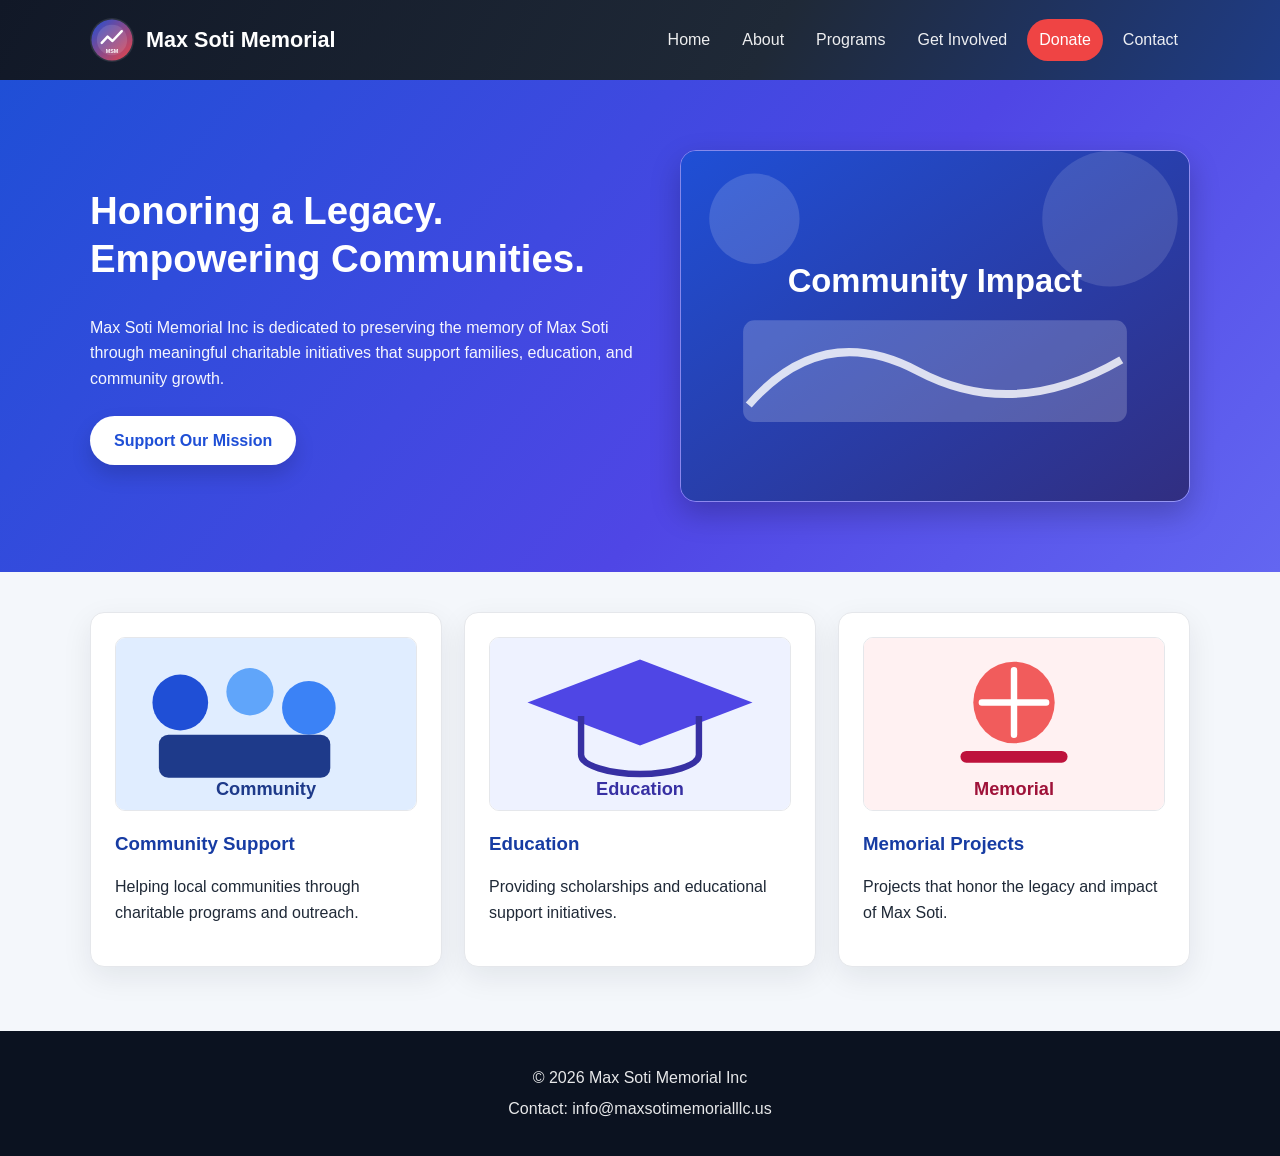
==== index.html @ 30de8bd5 "Website Init" ====
<!DOCTYPE html>
<html lang="en">
<head>
<meta charset="UTF-8">
<meta name="viewport" content="width=device-width, initial-scale=1.0">

<title>Max Soti Memorial Inc</title>

<link rel="stylesheet" href="css/style.css">

<meta name="description" content="Max Soti Memorial Inc is a nonprofit organization dedicated to honoring the legacy of Max Soti and supporting community initiatives.">

</head>

<body>

<header>

<div class="container nav">

<h1 class="brand-title"><img src="images/logo.svg" alt="Max Soti Memorial logo" class="brand-logo">Max Soti Memorial</h1>

<nav>
<a href="index.html">Home</a>
<a href="about.html">About</a>
<a href="programs.html">Programs</a>
<a href="get-involved.html">Get Involved</a>
<a href="donate.html" class="donate-btn">Donate</a>
<a href="contact.html">Contact</a>
</nav>

</div>

</header>

<section class="hero">
<div class="hero-content container">
  <div>
    <h2>Honoring a Legacy. Empowering Communities.</h2>

    <p>
    Max Soti Memorial Inc is dedicated to preserving the memory of Max Soti
    through meaningful charitable initiatives that support families,
    education, and community growth.
    </p>

    <a class="cta" href="donate.html">Support Our Mission</a>
  </div>

  <img src="images/hero-photo.svg" alt="Illustration of community impact" class="hero-image">
</div>
</section>

<section class="features container">

<div class="feature">
<img src="images/community.svg" alt="Community support illustration" class="card-image">
<h3>Community Support</h3>
<p>Helping local communities through charitable programs and outreach.</p>
</div>

<div class="feature">
<img src="images/education.svg" alt="Education support illustration" class="card-image">
<h3>Education</h3>
<p>Providing scholarships and educational support initiatives.</p>
</div>

<div class="feature">
<img src="images/memorial.svg" alt="Memorial projects illustration" class="card-image">
<h3>Memorial Projects</h3>
<p>Projects that honor the legacy and impact of Max Soti.</p>
</div>

</section>

<footer>

<p>
© 2026 Max Soti Memorial Inc
</p>

<p>
Contact: info@maxsotimemorialllc.us
</p>

</footer>

</body>
</html>
---- css/style.css ----
:root {
  --primary: #1f4fd6;
  --primary-dark: #173ca3;
  --accent: #ef4444;
  --text: #1f2937;
  --surface: #ffffff;
  --bg: #f4f7fb;
  --border: #e5e7eb;
  --shadow: 0 10px 30px rgba(15, 23, 42, 0.08);
}

* {
  box-sizing: border-box;
}

body {
  font-family: "Segoe UI", Arial, sans-serif;
  margin: 0;
  color: var(--text);
  background:
    radial-gradient(circle at 10% 0%, rgba(31, 79, 214, 0.08), transparent 35%),
    radial-gradient(circle at 90% 10%, rgba(239, 68, 68, 0.08), transparent 30%),
    var(--bg);
  line-height: 1.6;
}

header {
  background: linear-gradient(120deg, #111827, #1f2937 60%, #1f4fd6 140%);
  color: white;
  padding: 18px 0;
  box-shadow: var(--shadow);
}

.sub-header {
  text-align: center;
  padding: 32px 20px;
}

h1,
h2,
h3 {
  margin-top: 0;
  line-height: 1.25;
}

p {
  color: var(--text);
}

.container {
  width: min(1100px, calc(100% - 2rem));
  margin: 0 auto;
  padding: 40px 0;
}

.brand-title,
.center-title {
  margin: 0;
  display: inline-flex;
  align-items: center;
  gap: 12px;
}

.brand-logo {
  width: 44px;
  height: 44px;
  border-radius: 999px;
  background: rgba(255, 255, 255, 0.1);
}

.nav {
  display: flex;
  justify-content: space-between;
  align-items: center;
  gap: 18px;
  padding-top: 0;
  padding-bottom: 0;
}

.nav h1 {
  margin: 0;
  font-size: 1.35rem;
}

nav {
  display: flex;
  flex-wrap: wrap;
  gap: 8px;
  justify-content: flex-end;
}

nav a {
  color: rgba(255, 255, 255, 0.92);
  text-decoration: none;
  padding: 8px 12px;
  border-radius: 999px;
  transition: background-color 0.2s ease, transform 0.2s ease;
}

nav a:hover {
  background: rgba(255, 255, 255, 0.15);
  transform: translateY(-1px);
}

.hero {
  background: linear-gradient(130deg, #1f4fd6 0%, #4f46e5 60%, #6366f1 100%);
  color: white;
  padding: 70px 0;
}

.hero-content {
  display: grid;
  grid-template-columns: 1.1fr 1fr;
  gap: 28px;
  align-items: center;
  padding-top: 0;
  padding-bottom: 0;
}

.hero h2 {
  font-size: clamp(1.8rem, 3vw, 2.8rem);
}

.hero p {
  max-width: 760px;
  margin: 0.75rem 0 0;
  color: rgba(255, 255, 255, 0.95);
}

.hero-image {
  width: 100%;
  border-radius: 16px;
  border: 1px solid rgba(255, 255, 255, 0.35);
  box-shadow: 0 12px 30px rgba(0, 0, 0, 0.22);
}

.cta {
  display: inline-block;
  margin-top: 24px;
  padding: 12px 24px;
  background: white;
  color: var(--primary);
  text-decoration: none;
  border-radius: 999px;
  font-weight: 600;
  box-shadow: 0 10px 20px rgba(0, 0, 0, 0.15);
  transition: transform 0.2s ease, box-shadow 0.2s ease;
}

.cta:hover {
  transform: translateY(-2px);
  box-shadow: 0 14px 22px rgba(0, 0, 0, 0.2);
}

.features,
.involvement-grid {
  display: grid;
  grid-template-columns: repeat(3, minmax(0, 1fr));
  gap: 22px;
}

.feature,
.program {
  background: var(--surface);
  padding: 24px;
  border-radius: 14px;
  box-shadow: var(--shadow);
  border: 1px solid var(--border);
}

.card-image {
  width: 100%;
  border-radius: 10px;
  margin-bottom: 14px;
  border: 1px solid var(--border);
}

.feature h3,
.program h3,
section.container h2 {
  color: var(--primary-dark);
}

form {
  background: var(--surface);
  border: 1px solid var(--border);
  box-shadow: var(--shadow);
  border-radius: 14px;
  padding: 24px;
  display: grid;
  gap: 12px;
  max-width: 680px;
  margin-bottom: 20px;
}

input,
textarea,
button {
  font: inherit;
}

input,
textarea {
  width: 100%;
  padding: 11px 12px;
  border: 1px solid #d1d5db;
  border-radius: 10px;
  background: #fff;
}

textarea {
  min-height: 140px;
  resize: vertical;
}

button,
.donate-button {
  border: 0;
  border-radius: 999px;
  padding: 11px 18px;
  font-weight: 600;
  background: var(--primary);
  color: #fff;
  width: fit-content;
  cursor: pointer;
  transition: background-color 0.2s ease, transform 0.2s ease;
}

button:hover,
.donate-button:hover {
  background: var(--primary-dark);
  transform: translateY(-1px);
}

.donate-btn {
  background: var(--accent);
  color: #fff;
}

.donate-btn:hover {
  background: #dc2626;
}

footer {
  margin-top: 24px;
  background: #0b1220;
  color: rgba(255, 255, 255, 0.9);
  text-align: center;
  padding: 28px 20px;
}

footer p {
  margin: 6px 0;
  color: inherit;
}

@media (max-width: 860px) {
  .nav {
    flex-direction: column;
    align-items: flex-start;
  }

  nav {
    justify-content: flex-start;
  }

  .hero-content,
  .features,
  .involvement-grid {
    grid-template-columns: 1fr;
  }

  .hero {
    padding: 56px 0;
  }
}
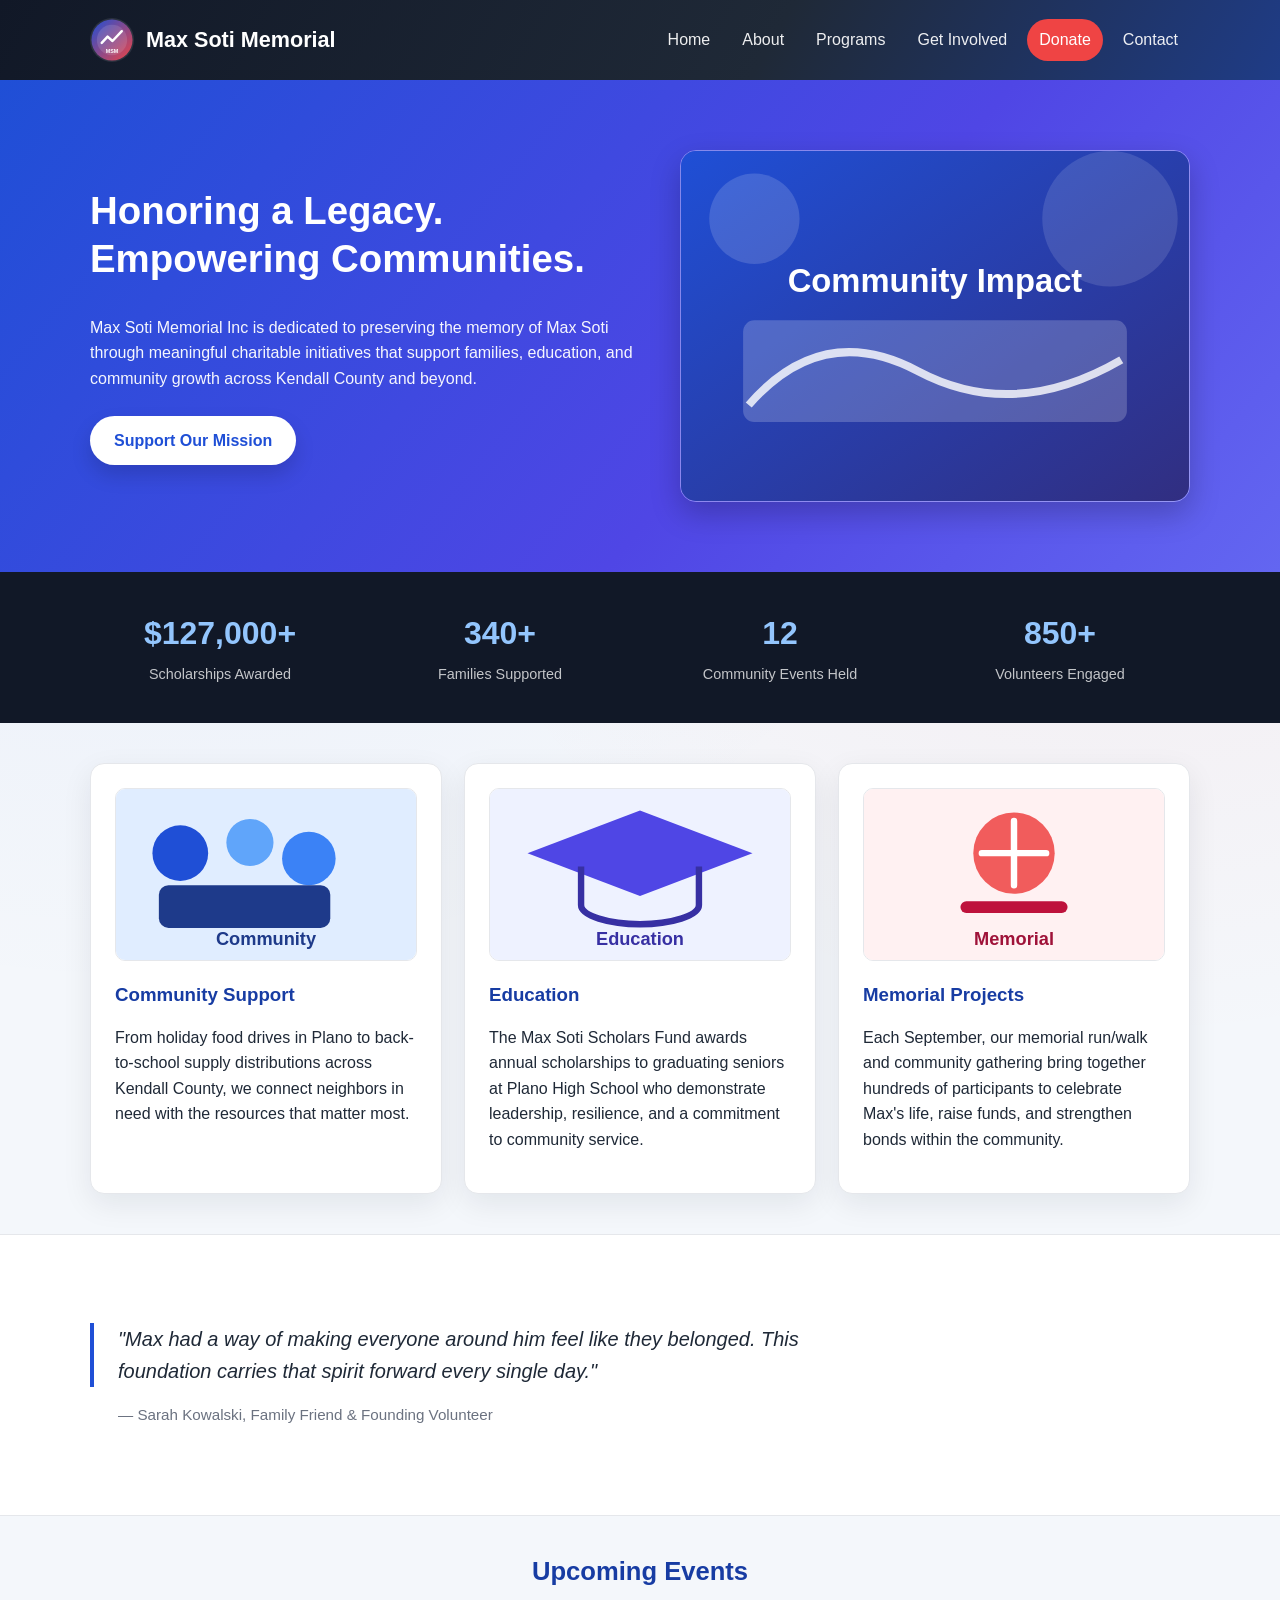
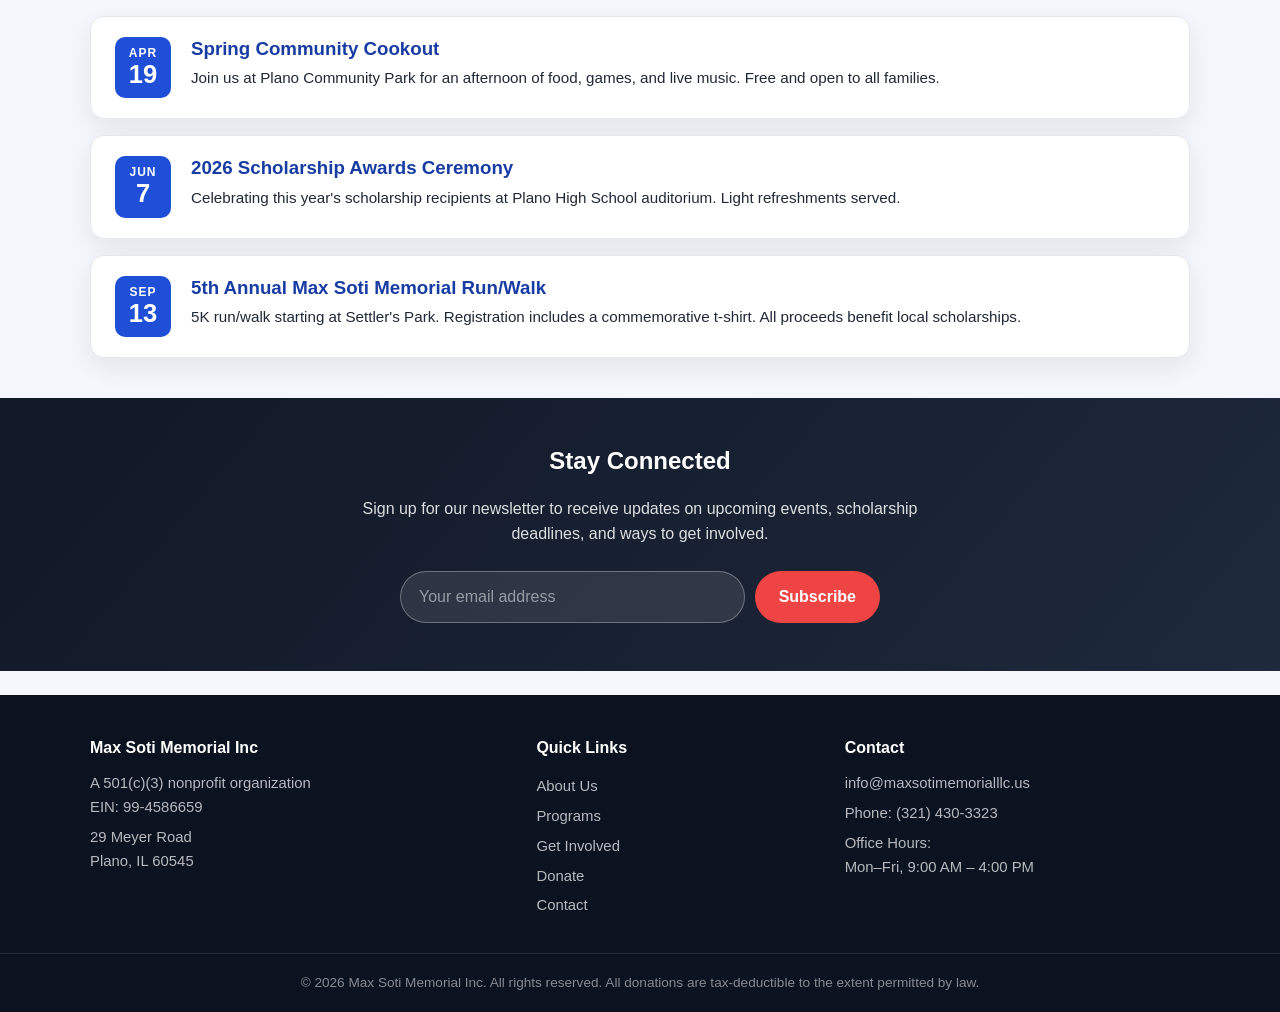
==== commit 478b2475: "Detailed" ====
--- a/index.html
+++ b/index.html
@@ -8,7 +8,7 @@
 
 <link rel="stylesheet" href="css/style.css">
 
-<meta name="description" content="Max Soti Memorial Inc is a nonprofit organization dedicated to honoring the legacy of Max Soti and supporting community initiatives.">
+<meta name="description" content="Max Soti Memorial Inc is a nonprofit organization dedicated to honoring the legacy of Max Soti and supporting community initiatives through scholarships, outreach, and memorial programs.">
 
 </head>
 
@@ -41,7 +41,7 @@
     <p>
     Max Soti Memorial Inc is dedicated to preserving the memory of Max Soti
     through meaningful charitable initiatives that support families,
-    education, and community growth.
+    education, and community growth across Kendall County and beyond.
     </p>
 
     <a class="cta" href="donate.html">Support Our Mission</a>
@@ -51,37 +51,141 @@
 </div>
 </section>
 
+<!-- Impact Stats -->
+<section class="stats-bar">
+<div class="container stats-grid">
+  <div class="stat">
+    <span class="stat-number">$127,000+</span>
+    <span class="stat-label">Scholarships Awarded</span>
+  </div>
+  <div class="stat">
+    <span class="stat-number">340+</span>
+    <span class="stat-label">Families Supported</span>
+  </div>
+  <div class="stat">
+    <span class="stat-number">12</span>
+    <span class="stat-label">Community Events Held</span>
+  </div>
+  <div class="stat">
+    <span class="stat-number">850+</span>
+    <span class="stat-label">Volunteers Engaged</span>
+  </div>
+</div>
+</section>
+
+<!-- Core Initiatives -->
 <section class="features container">
 
 <div class="feature">
 <img src="images/community.svg" alt="Community support illustration" class="card-image">
 <h3>Community Support</h3>
-<p>Helping local communities through charitable programs and outreach.</p>
+<p>From holiday food drives in Plano to back-to-school supply distributions across Kendall County, we connect neighbors in need with the resources that matter most.</p>
 </div>
 
 <div class="feature">
 <img src="images/education.svg" alt="Education support illustration" class="card-image">
 <h3>Education</h3>
-<p>Providing scholarships and educational support initiatives.</p>
+<p>The Max Soti Scholars Fund awards annual scholarships to graduating seniors at Plano High School who demonstrate leadership, resilience, and a commitment to community service.</p>
 </div>
 
 <div class="feature">
 <img src="images/memorial.svg" alt="Memorial projects illustration" class="card-image">
 <h3>Memorial Projects</h3>
-<p>Projects that honor the legacy and impact of Max Soti.</p>
+<p>Each September, our memorial run/walk and community gathering bring together hundreds of participants to celebrate Max's life, raise funds, and strengthen bonds within the community.</p>
 </div>
 
 </section>
 
+<!-- Story Quote -->
+<section class="quote-section">
+<div class="container">
+  <blockquote>
+    "Max had a way of making everyone around him feel like they belonged. This foundation carries that spirit forward every single day."
+  </blockquote>
+  <cite>&mdash; Sarah Kowalski, Family Friend &amp; Founding Volunteer</cite>
+</div>
+</section>
+
+<!-- Upcoming Events -->
+<section class="container">
+<h2 class="section-heading">Upcoming Events</h2>
+<div class="events-grid">
+
+  <div class="event-card">
+    <div class="event-date">
+      <span class="event-month">APR</span>
+      <span class="event-day">19</span>
+    </div>
+    <div class="event-info">
+      <h3>Spring Community Cookout</h3>
+      <p>Join us at Plano Community Park for an afternoon of food, games, and live music. Free and open to all families.</p>
+    </div>
+  </div>
+
+  <div class="event-card">
+    <div class="event-date">
+      <span class="event-month">JUN</span>
+      <span class="event-day">7</span>
+    </div>
+    <div class="event-info">
+      <h3>2026 Scholarship Awards Ceremony</h3>
+      <p>Celebrating this year's scholarship recipients at Plano High School auditorium. Light refreshments served.</p>
+    </div>
+  </div>
+
+  <div class="event-card">
+    <div class="event-date">
+      <span class="event-month">SEP</span>
+      <span class="event-day">13</span>
+    </div>
+    <div class="event-info">
+      <h3>5th Annual Max Soti Memorial Run/Walk</h3>
+      <p>5K run/walk starting at Settler's Park. Registration includes a commemorative t-shirt. All proceeds benefit local scholarships.</p>
+    </div>
+  </div>
+
+</div>
+</section>
+
+<!-- Newsletter CTA -->
+<section class="newsletter-section">
+<div class="container newsletter-inner">
+  <h2>Stay Connected</h2>
+  <p>Sign up for our newsletter to receive updates on upcoming events, scholarship deadlines, and ways to get involved.</p>
+  <form class="newsletter-form" onsubmit="return false;">
+    <input type="email" placeholder="Your email address" required>
+    <button type="submit">Subscribe</button>
+  </form>
+</div>
+</section>
+
 <footer>
 
-<p>
-© 2026 Max Soti Memorial Inc
-</p>
+<div class="footer-content container">
+  <div class="footer-col">
+    <h4>Max Soti Memorial Inc</h4>
+    <p>A 501(c)(3) nonprofit organization<br>EIN: 99-4586659</p>
+    <p>29 Meyer Road<br>Plano, IL 60545</p>
+  </div>
+  <div class="footer-col">
+    <h4>Quick Links</h4>
+    <a href="about.html">About Us</a>
+    <a href="programs.html">Programs</a>
+    <a href="get-involved.html">Get Involved</a>
+    <a href="donate.html">Donate</a>
+    <a href="contact.html">Contact</a>
+  </div>
+  <div class="footer-col">
+    <h4>Contact</h4>
+    <p>info@maxsotimemorialllc.us</p>
+    <p>Phone: (321) 430-3323</p>
+    <p>Office Hours:<br>Mon&ndash;Fri, 9:00 AM &ndash; 4:00 PM</p>
+  </div>
+</div>
 
-<p>
-Contact: info@maxsotimemorialllc.us
-</p>
+<div class="footer-bottom">
+<p>&copy; 2026 Max Soti Memorial Inc. All rights reserved. All donations are tax-deductible to the extent permitted by law.</p>
+</div>
 
 </footer>
 
--- a/css/style.css
+++ b/css/style.css
@@ -101,6 +101,28 @@
   background: rgba(255, 255, 255, 0.15);
   transform: translateY(-1px);
 }
+
+/* ── Page Hero (subpages) ── */
+
+.page-hero {
+  background: linear-gradient(130deg, #1f4fd6 0%, #4f46e5 60%, #6366f1 100%);
+  color: white;
+  text-align: center;
+  padding: 56px 0 48px;
+}
+
+.page-hero h2 {
+  font-size: clamp(1.6rem, 3vw, 2.4rem);
+  margin-bottom: 8px;
+}
+
+.page-hero p {
+  color: rgba(255, 255, 255, 0.9);
+  font-size: 1.1rem;
+  margin: 0;
+}
+
+/* ── Home Hero ── */
 
 .hero {
   background: linear-gradient(130deg, #1f4fd6 0%, #4f46e5 60%, #6366f1 100%);
@@ -152,6 +174,56 @@
   box-shadow: 0 14px 22px rgba(0, 0, 0, 0.2);
 }
 
+/* ── Stats Bar ── */
+
+.stats-bar {
+  background: #111827;
+  color: white;
+}
+
+.stats-bar .container {
+  padding: 36px 0;
+}
+
+.stats-grid {
+  display: grid;
+  grid-template-columns: repeat(4, 1fr);
+  gap: 20px;
+  text-align: center;
+}
+
+.stat-number {
+  display: block;
+  font-size: 2rem;
+  font-weight: 700;
+  color: #93c5fd;
+}
+
+.stat-label {
+  display: block;
+  font-size: 0.9rem;
+  color: rgba(255, 255, 255, 0.75);
+  margin-top: 4px;
+}
+
+/* ── Impact Section (blue bg, used on programs) ── */
+
+.impact-section {
+  background: linear-gradient(130deg, #1f4fd6 0%, #4f46e5 100%);
+  color: white;
+  padding: 48px 0;
+}
+
+.impact-section .stat-number {
+  color: #ffffff;
+}
+
+.impact-section .stat-label {
+  color: rgba(255, 255, 255, 0.85);
+}
+
+/* ── Features / Cards Grid ── */
+
 .features,
 .involvement-grid {
   display: grid;
@@ -181,6 +253,434 @@
   color: var(--primary-dark);
 }
 
+/* ── Section Headings ── */
+
+.section-heading {
+  text-align: center;
+  margin-bottom: 28px;
+  font-size: 1.6rem;
+}
+
+.section-heading.light {
+  color: white;
+}
+
+/* ── Quote / Testimonial ── */
+
+.quote-section {
+  background: var(--surface);
+  border-top: 1px solid var(--border);
+  border-bottom: 1px solid var(--border);
+  padding: 48px 0;
+}
+
+.quote-section blockquote {
+  font-size: 1.25rem;
+  font-style: italic;
+  color: var(--text);
+  border-left: 4px solid var(--primary);
+  margin: 0;
+  padding: 0 0 0 24px;
+  max-width: 780px;
+}
+
+.quote-section cite {
+  display: block;
+  margin-top: 16px;
+  padding-left: 28px;
+  font-style: normal;
+  color: #6b7280;
+  font-size: 0.95rem;
+}
+
+/* ── Events Grid ── */
+
+.events-grid {
+  display: grid;
+  gap: 16px;
+}
+
+.event-card {
+  display: flex;
+  gap: 20px;
+  background: var(--surface);
+  border: 1px solid var(--border);
+  border-radius: 14px;
+  padding: 20px 24px;
+  box-shadow: var(--shadow);
+  align-items: flex-start;
+}
+
+.event-date {
+  display: flex;
+  flex-direction: column;
+  align-items: center;
+  min-width: 56px;
+  background: var(--primary);
+  color: white;
+  border-radius: 10px;
+  padding: 10px 12px;
+  line-height: 1.1;
+}
+
+.event-month {
+  font-size: 0.75rem;
+  text-transform: uppercase;
+  letter-spacing: 1px;
+  font-weight: 600;
+}
+
+.event-day {
+  font-size: 1.6rem;
+  font-weight: 700;
+}
+
+.event-info h3 {
+  margin: 0 0 6px;
+  color: var(--primary-dark);
+}
+
+.event-info p {
+  margin: 0;
+  font-size: 0.95rem;
+}
+
+/* ── Newsletter ── */
+
+.newsletter-section {
+  background: linear-gradient(130deg, #111827, #1e293b);
+  color: white;
+  padding: 48px 0;
+}
+
+.newsletter-inner {
+  text-align: center;
+  padding-top: 0;
+  padding-bottom: 0;
+}
+
+.newsletter-inner h2 {
+  color: white;
+}
+
+.newsletter-inner p {
+  color: rgba(255, 255, 255, 0.85);
+  max-width: 560px;
+  margin: 0 auto 24px;
+}
+
+.newsletter-form {
+  display: flex;
+  gap: 10px;
+  justify-content: center;
+  max-width: 480px;
+  margin: 0 auto;
+  background: transparent;
+  border: none;
+  box-shadow: none;
+  padding: 0;
+  border-radius: 0;
+}
+
+.newsletter-form input {
+  flex: 1;
+  border-radius: 999px;
+  padding: 12px 18px;
+  border: 1px solid rgba(255, 255, 255, 0.3);
+  background: rgba(255, 255, 255, 0.1);
+  color: white;
+}
+
+.newsletter-form input::placeholder {
+  color: rgba(255, 255, 255, 0.5);
+}
+
+.newsletter-form button {
+  border-radius: 999px;
+  padding: 12px 24px;
+  background: var(--accent);
+  color: white;
+  border: none;
+  font-weight: 600;
+  cursor: pointer;
+}
+
+.newsletter-form button:hover {
+  background: #dc2626;
+}
+
+/* ── About Page ── */
+
+.about-content h2 {
+  margin-top: 36px;
+}
+
+.about-content h2:first-child {
+  margin-top: 0;
+}
+
+/* Values Grid */
+
+.values-grid {
+  display: grid;
+  grid-template-columns: repeat(2, 1fr);
+  gap: 18px;
+  margin-top: 16px;
+}
+
+.value-card {
+  background: var(--surface);
+  border: 1px solid var(--border);
+  border-radius: 14px;
+  padding: 22px;
+  box-shadow: var(--shadow);
+}
+
+.value-card h3 {
+  color: var(--primary-dark);
+  margin-bottom: 8px;
+}
+
+.value-card p {
+  margin: 0;
+}
+
+/* Org Info Card */
+
+.org-info-card {
+  background: var(--surface);
+  border: 1px solid var(--border);
+  border-radius: 14px;
+  padding: 22px 26px;
+  box-shadow: var(--shadow);
+  max-width: 480px;
+}
+
+.org-info-card p {
+  margin: 6px 0;
+}
+
+/* Team Grid */
+
+.team-grid {
+  display: grid;
+  grid-template-columns: repeat(4, 1fr);
+  gap: 18px;
+  margin-top: 16px;
+}
+
+.team-card {
+  background: var(--surface);
+  border: 1px solid var(--border);
+  border-radius: 14px;
+  padding: 22px;
+  text-align: center;
+  box-shadow: var(--shadow);
+}
+
+.team-avatar {
+  width: 60px;
+  height: 60px;
+  border-radius: 999px;
+  background: var(--primary);
+  color: white;
+  font-weight: 700;
+  font-size: 1.2rem;
+  display: inline-flex;
+  align-items: center;
+  justify-content: center;
+  margin-bottom: 12px;
+}
+
+.team-card h3 {
+  margin-bottom: 4px;
+  font-size: 1rem;
+  color: var(--text);
+}
+
+.team-role {
+  display: block;
+  font-size: 0.85rem;
+  color: var(--primary);
+  font-weight: 600;
+  margin-bottom: 10px;
+}
+
+.team-card p {
+  font-size: 0.9rem;
+  margin: 0;
+}
+
+/* ── Programs Detail ── */
+
+.program-detail {
+  display: grid;
+  grid-template-columns: 240px 1fr;
+  gap: 28px;
+  align-items: start;
+  background: var(--surface);
+  border: 1px solid var(--border);
+  border-radius: 14px;
+  padding: 28px;
+  box-shadow: var(--shadow);
+  margin-bottom: 24px;
+}
+
+.program-detail .card-image {
+  margin-bottom: 0;
+  width: 100%;
+}
+
+.program-detail h2 {
+  margin-top: 0;
+}
+
+.program-detail h3 {
+  color: var(--primary-dark);
+  margin-top: 18px;
+  margin-bottom: 8px;
+}
+
+.program-detail ul {
+  padding-left: 20px;
+  margin: 8px 0;
+}
+
+.program-detail li {
+  margin-bottom: 8px;
+}
+
+/* ── Donate Tiers ── */
+
+.donate-tiers {
+  display: grid;
+  grid-template-columns: repeat(4, 1fr);
+  gap: 18px;
+  margin: 20px 0 36px;
+}
+
+.tier-card {
+  background: var(--surface);
+  border: 1px solid var(--border);
+  border-radius: 14px;
+  padding: 24px 20px;
+  text-align: center;
+  box-shadow: var(--shadow);
+  position: relative;
+}
+
+.tier-card.featured-tier {
+  border-color: var(--primary);
+  border-width: 2px;
+  transform: scale(1.04);
+}
+
+.tier-badge {
+  position: absolute;
+  top: -12px;
+  left: 50%;
+  transform: translateX(-50%);
+  background: var(--primary);
+  color: white;
+  font-size: 0.75rem;
+  font-weight: 600;
+  padding: 4px 14px;
+  border-radius: 999px;
+  white-space: nowrap;
+}
+
+.tier-amount {
+  font-size: 2rem;
+  font-weight: 700;
+  color: var(--primary);
+  margin-bottom: 6px;
+}
+
+.tier-card h3 {
+  color: var(--text);
+  margin-bottom: 10px;
+}
+
+.tier-card p {
+  font-size: 0.9rem;
+  margin: 0;
+}
+
+/* Donate Methods */
+
+.donate-methods {
+  display: grid;
+  grid-template-columns: repeat(3, 1fr);
+  gap: 18px;
+  margin: 20px 0 36px;
+}
+
+.method-card {
+  background: var(--surface);
+  border: 1px solid var(--border);
+  border-radius: 14px;
+  padding: 22px;
+  box-shadow: var(--shadow);
+}
+
+.method-card h3 {
+  color: var(--primary-dark);
+  margin-bottom: 10px;
+}
+
+/* ── Contact Layout ── */
+
+.contact-layout {
+  display: grid;
+  grid-template-columns: 1fr 1fr;
+  gap: 40px;
+  align-items: start;
+}
+
+.contact-form-col h2,
+.contact-info-col h2 {
+  color: var(--primary-dark);
+}
+
+.contact-info-block {
+  margin-bottom: 20px;
+}
+
+.contact-info-block h3 {
+  color: var(--primary-dark);
+  margin-bottom: 4px;
+  font-size: 1rem;
+}
+
+.contact-info-block p {
+  margin: 2px 0;
+}
+
+.muted {
+  color: #9ca3af;
+  font-size: 0.9rem;
+}
+
+/* FAQ */
+
+.faq {
+  margin-bottom: 18px;
+}
+
+.faq h3 {
+  font-size: 1rem;
+  color: var(--text);
+  margin-bottom: 4px;
+}
+
+.faq p {
+  margin: 0;
+  font-size: 0.93rem;
+  color: #4b5563;
+}
+
+/* ── Forms ── */
+
 form {
   background: var(--surface);
   border: 1px solid var(--border);
@@ -193,14 +693,22 @@
   margin-bottom: 20px;
 }
 
+label {
+  font-weight: 600;
+  font-size: 0.9rem;
+  color: var(--text);
+}
+
 input,
 textarea,
+select,
 button {
   font: inherit;
 }
 
 input,
-textarea {
+textarea,
+select {
   width: 100%;
   padding: 11px 12px;
   border: 1px solid #d1d5db;
@@ -241,18 +749,64 @@
   background: #dc2626;
 }
 
+/* ── Footer ── */
+
 footer {
   margin-top: 24px;
   background: #0b1220;
   color: rgba(255, 255, 255, 0.9);
-  text-align: center;
-  padding: 28px 20px;
+  padding: 0;
 }
 
 footer p {
   margin: 6px 0;
   color: inherit;
 }
+
+.footer-content {
+  display: grid;
+  grid-template-columns: 1.2fr 0.8fr 1fr;
+  gap: 32px;
+  padding-top: 40px;
+  padding-bottom: 32px;
+}
+
+.footer-col h4 {
+  margin: 0 0 12px;
+  color: white;
+  font-size: 1rem;
+}
+
+.footer-col a {
+  display: block;
+  color: rgba(255, 255, 255, 0.7);
+  text-decoration: none;
+  padding: 3px 0;
+  font-size: 0.93rem;
+}
+
+.footer-col a:hover {
+  color: white;
+}
+
+.footer-col p {
+  font-size: 0.93rem;
+  color: rgba(255, 255, 255, 0.7);
+}
+
+.footer-bottom {
+  border-top: 1px solid rgba(255, 255, 255, 0.1);
+  text-align: center;
+  padding: 18px 20px;
+}
+
+.footer-bottom p {
+  margin: 0;
+  font-size: 0.85rem;
+  color: rgba(255, 255, 255, 0.5);
+}
+
+/* ── Responsive ── */
 
 @media (max-width: 860px) {
   .nav {
@@ -273,4 +827,64 @@
   .hero {
     padding: 56px 0;
   }
-}
+
+  .stats-grid {
+    grid-template-columns: repeat(2, 1fr);
+    gap: 16px;
+  }
+
+  .values-grid {
+    grid-template-columns: 1fr;
+  }
+
+  .team-grid {
+    grid-template-columns: repeat(2, 1fr);
+  }
+
+  .program-detail {
+    grid-template-columns: 1fr;
+  }
+
+  .program-detail .card-image {
+    max-width: 240px;
+  }
+
+  .donate-tiers {
+    grid-template-columns: repeat(2, 1fr);
+  }
+
+  .tier-card.featured-tier {
+    transform: none;
+  }
+
+  .donate-methods {
+    grid-template-columns: 1fr;
+  }
+
+  .contact-layout {
+    grid-template-columns: 1fr;
+  }
+
+  .footer-content {
+    grid-template-columns: 1fr;
+    gap: 24px;
+  }
+
+  .newsletter-form {
+    flex-direction: column;
+  }
+}
+
+@media (max-width: 520px) {
+  .stats-grid {
+    grid-template-columns: 1fr;
+  }
+
+  .team-grid {
+    grid-template-columns: 1fr;
+  }
+
+  .donate-tiers {
+    grid-template-columns: 1fr;
+  }
+}
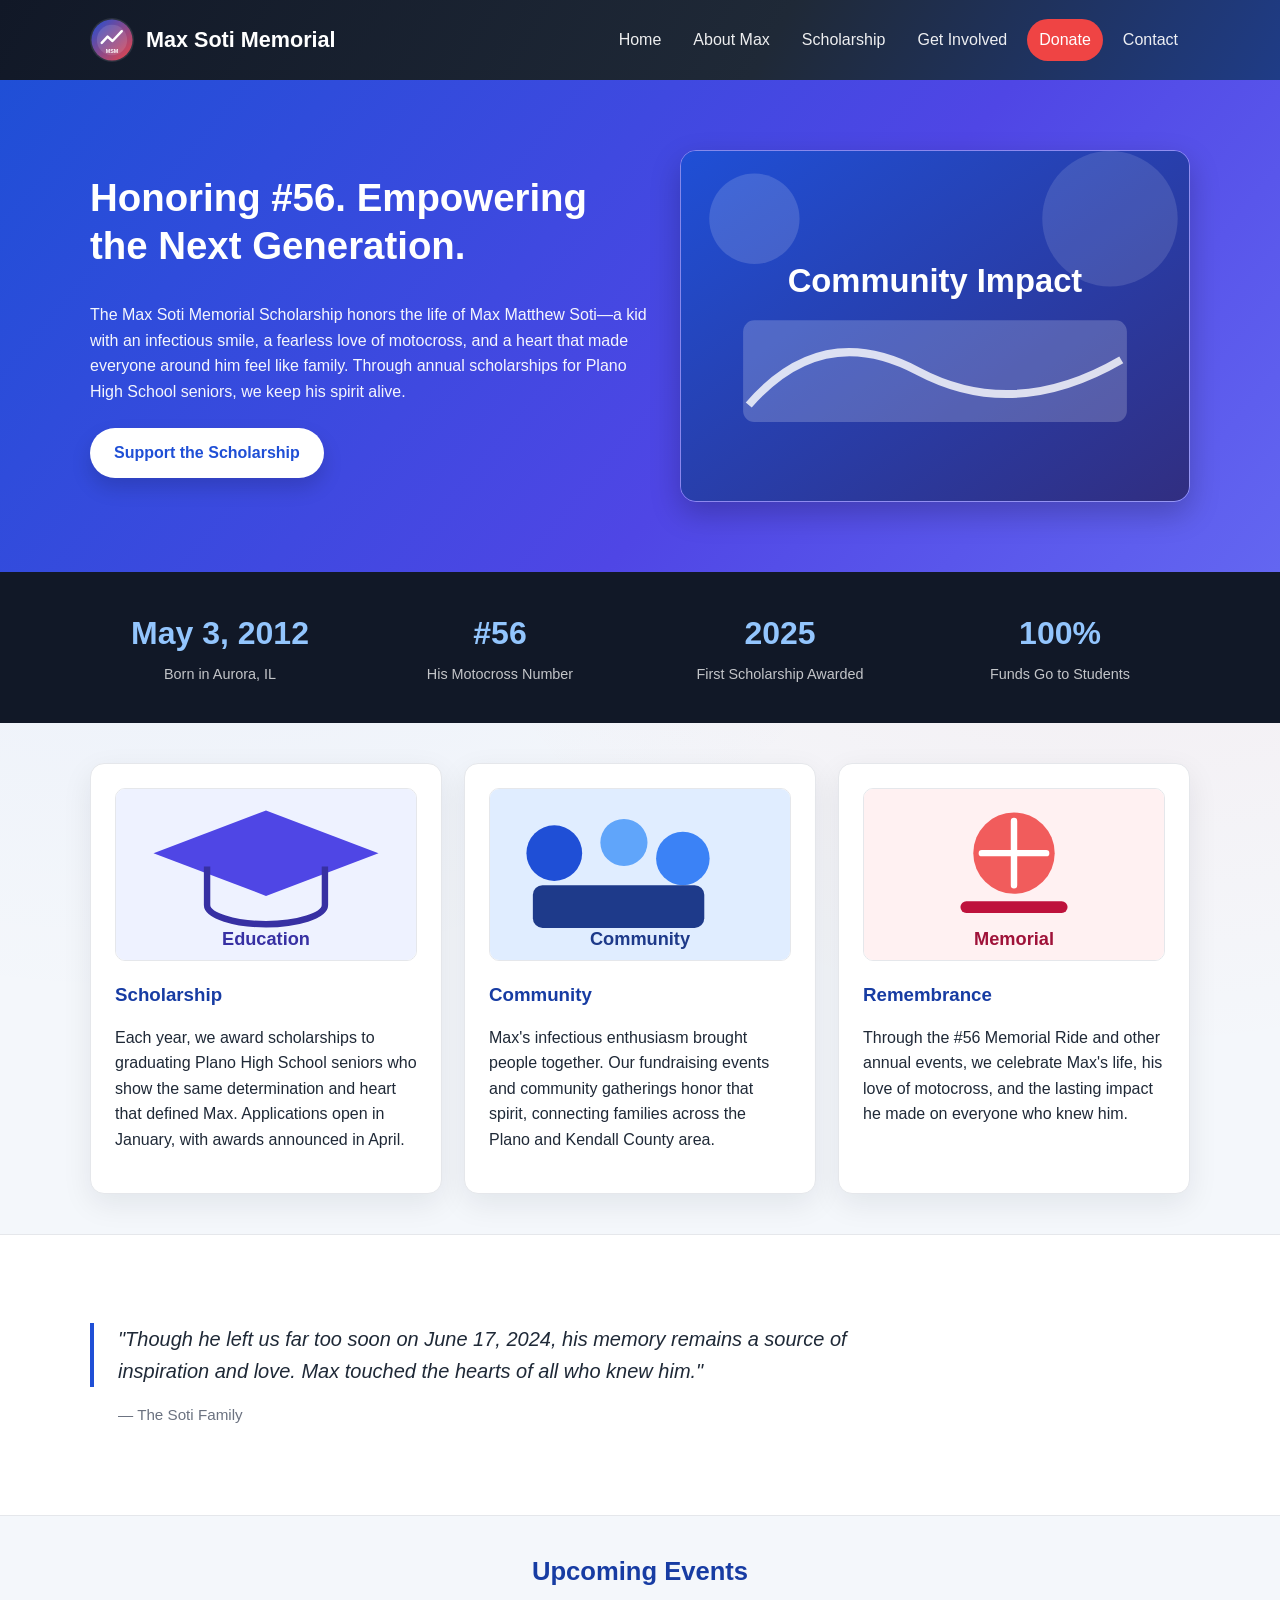
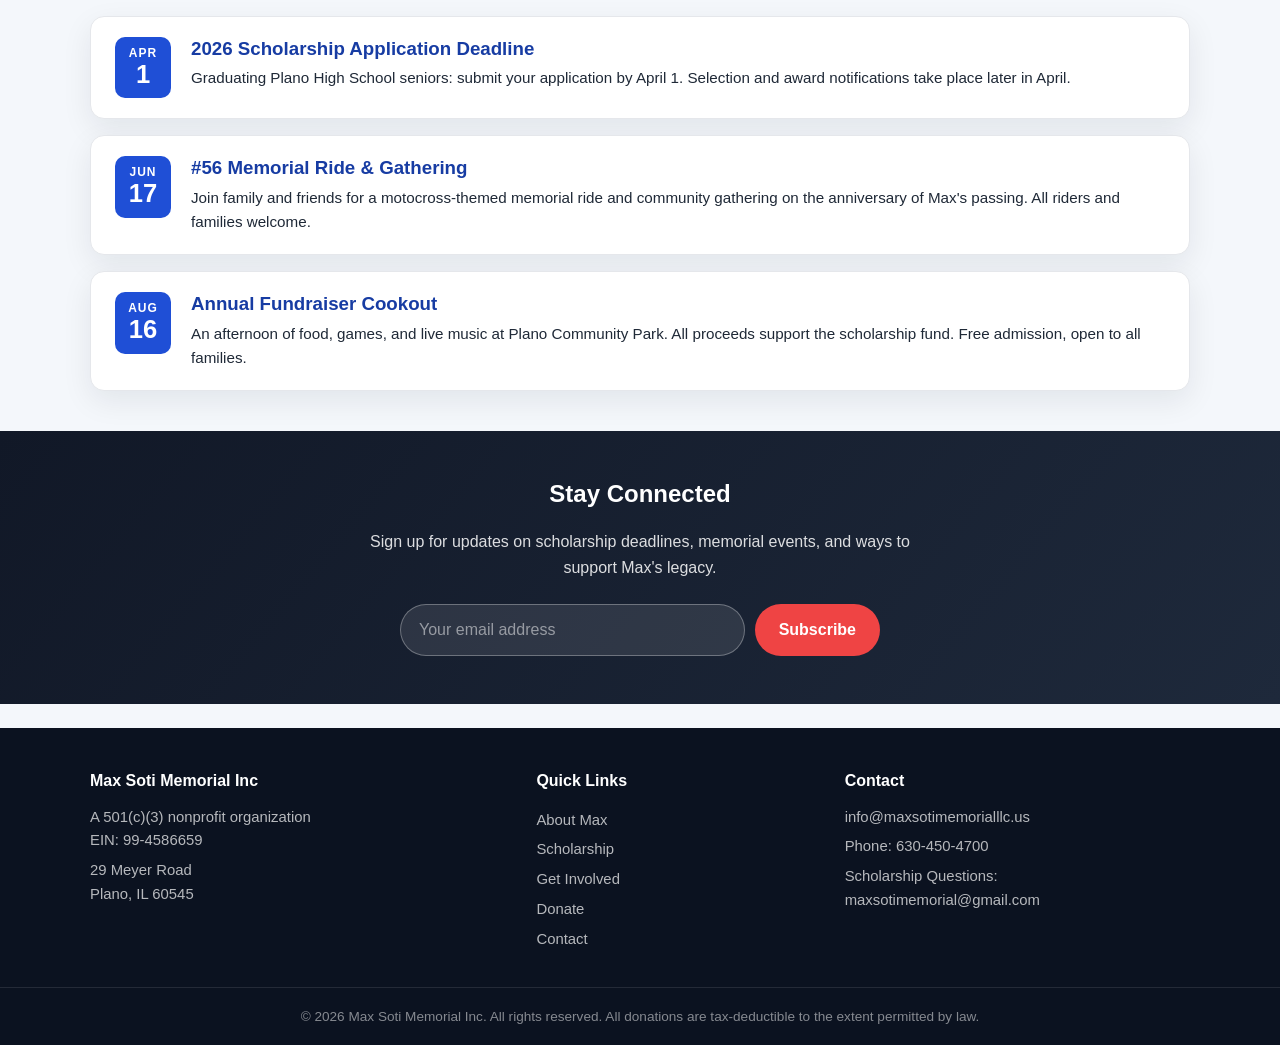
==== commit 3455b24a: "modified:   about.html 	modified:   contact.html 	modified:   donate.html 	modified:   get-involved." ====
--- a/index.html
+++ b/index.html
@@ -4,11 +4,11 @@
 <meta charset="UTF-8">
 <meta name="viewport" content="width=device-width, initial-scale=1.0">
 
-<title>Max Soti Memorial Inc</title>
+<title>Max Soti Memorial Scholarship</title>
 
 <link rel="stylesheet" href="css/style.css">
 
-<meta name="description" content="Max Soti Memorial Inc is a nonprofit organization dedicated to honoring the legacy of Max Soti and supporting community initiatives through scholarships, outreach, and memorial programs.">
+<meta name="description" content="The Max Soti Memorial Scholarship honors Max Matthew Soti by supporting graduating seniors from Plano High School who demonstrate commitment, resilience, and a love for their community.">
 
 </head>
 
@@ -22,8 +22,8 @@
 
 <nav>
 <a href="index.html">Home</a>
-<a href="about.html">About</a>
-<a href="programs.html">Programs</a>
+<a href="about.html">About Max</a>
+<a href="programs.html">Scholarship</a>
 <a href="get-involved.html">Get Involved</a>
 <a href="donate.html" class="donate-btn">Donate</a>
 <a href="contact.html">Contact</a>
@@ -36,18 +36,19 @@
 <section class="hero">
 <div class="hero-content container">
   <div>
-    <h2>Honoring a Legacy. Empowering Communities.</h2>
+    <h2>Honoring #56. Empowering the Next Generation.</h2>
 
     <p>
-    Max Soti Memorial Inc is dedicated to preserving the memory of Max Soti
-    through meaningful charitable initiatives that support families,
-    education, and community growth across Kendall County and beyond.
+    The Max Soti Memorial Scholarship honors the life of Max Matthew Soti&mdash;a
+    kid with an infectious smile, a fearless love of motocross, and a heart
+    that made everyone around him feel like family. Through annual scholarships
+    for Plano High School seniors, we keep his spirit alive.
     </p>
 
-    <a class="cta" href="donate.html">Support Our Mission</a>
+    <a class="cta" href="donate.html">Support the Scholarship</a>
   </div>
 
-  <img src="images/hero-photo.svg" alt="Illustration of community impact" class="hero-image">
+  <img src="images/hero-photo.svg" alt="In loving memory of Max Soti, #56" class="hero-image">
 </div>
 </section>
 
@@ -55,43 +56,43 @@
 <section class="stats-bar">
 <div class="container stats-grid">
   <div class="stat">
-    <span class="stat-number">$127,000+</span>
-    <span class="stat-label">Scholarships Awarded</span>
+    <span class="stat-number">May 3, 2012</span>
+    <span class="stat-label">Born in Aurora, IL</span>
   </div>
   <div class="stat">
-    <span class="stat-number">340+</span>
-    <span class="stat-label">Families Supported</span>
+    <span class="stat-number">#56</span>
+    <span class="stat-label">His Motocross Number</span>
   </div>
   <div class="stat">
-    <span class="stat-number">12</span>
-    <span class="stat-label">Community Events Held</span>
+    <span class="stat-number">2025</span>
+    <span class="stat-label">First Scholarship Awarded</span>
   </div>
   <div class="stat">
-    <span class="stat-number">850+</span>
-    <span class="stat-label">Volunteers Engaged</span>
+    <span class="stat-number">100%</span>
+    <span class="stat-label">Funds Go to Students</span>
   </div>
 </div>
 </section>
 
-<!-- Core Initiatives -->
+<!-- Core Pillars -->
 <section class="features container">
 
 <div class="feature">
-<img src="images/community.svg" alt="Community support illustration" class="card-image">
-<h3>Community Support</h3>
-<p>From holiday food drives in Plano to back-to-school supply distributions across Kendall County, we connect neighbors in need with the resources that matter most.</p>
+<img src="images/education.svg" alt="Scholarship illustration" class="card-image">
+<h3>Scholarship</h3>
+<p>Each year, we award scholarships to graduating Plano High School seniors who show the same determination and heart that defined Max. Applications open in January, with awards announced in April.</p>
 </div>
 
 <div class="feature">
-<img src="images/education.svg" alt="Education support illustration" class="card-image">
-<h3>Education</h3>
-<p>The Max Soti Scholars Fund awards annual scholarships to graduating seniors at Plano High School who demonstrate leadership, resilience, and a commitment to community service.</p>
+<img src="images/community.svg" alt="Community illustration" class="card-image">
+<h3>Community</h3>
+<p>Max's infectious enthusiasm brought people together. Our fundraising events and community gatherings honor that spirit, connecting families across the Plano and Kendall County area.</p>
 </div>
 
 <div class="feature">
-<img src="images/memorial.svg" alt="Memorial projects illustration" class="card-image">
-<h3>Memorial Projects</h3>
-<p>Each September, our memorial run/walk and community gathering bring together hundreds of participants to celebrate Max's life, raise funds, and strengthen bonds within the community.</p>
+<img src="images/memorial.svg" alt="Remembrance illustration" class="card-image">
+<h3>Remembrance</h3>
+<p>Through the #56 Memorial Ride and other annual events, we celebrate Max's life, his love of motocross, and the lasting impact he made on everyone who knew him.</p>
 </div>
 
 </section>
@@ -100,9 +101,9 @@
 <section class="quote-section">
 <div class="container">
   <blockquote>
-    "Max had a way of making everyone around him feel like they belonged. This foundation carries that spirit forward every single day."
+    "Though he left us far too soon on June 17, 2024, his memory remains a source of inspiration and love. Max touched the hearts of all who knew him."
   </blockquote>
-  <cite>&mdash; Sarah Kowalski, Family Friend &amp; Founding Volunteer</cite>
+  <cite>&mdash; The Soti Family</cite>
 </div>
 </section>
 
@@ -114,33 +115,33 @@
   <div class="event-card">
     <div class="event-date">
       <span class="event-month">APR</span>
-      <span class="event-day">19</span>
+      <span class="event-day">1</span>
     </div>
     <div class="event-info">
-      <h3>Spring Community Cookout</h3>
-      <p>Join us at Plano Community Park for an afternoon of food, games, and live music. Free and open to all families.</p>
+      <h3>2026 Scholarship Application Deadline</h3>
+      <p>Graduating Plano High School seniors: submit your application by April 1. Selection and award notifications take place later in April.</p>
     </div>
   </div>
 
   <div class="event-card">
     <div class="event-date">
       <span class="event-month">JUN</span>
-      <span class="event-day">7</span>
+      <span class="event-day">17</span>
     </div>
     <div class="event-info">
-      <h3>2026 Scholarship Awards Ceremony</h3>
-      <p>Celebrating this year's scholarship recipients at Plano High School auditorium. Light refreshments served.</p>
+      <h3>#56 Memorial Ride &amp; Gathering</h3>
+      <p>Join family and friends for a motocross-themed memorial ride and community gathering on the anniversary of Max's passing. All riders and families welcome.</p>
     </div>
   </div>
 
   <div class="event-card">
     <div class="event-date">
-      <span class="event-month">SEP</span>
-      <span class="event-day">13</span>
+      <span class="event-month">AUG</span>
+      <span class="event-day">16</span>
     </div>
     <div class="event-info">
-      <h3>5th Annual Max Soti Memorial Run/Walk</h3>
-      <p>5K run/walk starting at Settler's Park. Registration includes a commemorative t-shirt. All proceeds benefit local scholarships.</p>
+      <h3>Annual Fundraiser Cookout</h3>
+      <p>An afternoon of food, games, and live music at Plano Community Park. All proceeds support the scholarship fund. Free admission, open to all families.</p>
     </div>
   </div>
 
@@ -151,7 +152,7 @@
 <section class="newsletter-section">
 <div class="container newsletter-inner">
   <h2>Stay Connected</h2>
-  <p>Sign up for our newsletter to receive updates on upcoming events, scholarship deadlines, and ways to get involved.</p>
+  <p>Sign up for updates on scholarship deadlines, memorial events, and ways to support Max's legacy.</p>
   <form class="newsletter-form" onsubmit="return false;">
     <input type="email" placeholder="Your email address" required>
     <button type="submit">Subscribe</button>
@@ -169,8 +170,8 @@
   </div>
   <div class="footer-col">
     <h4>Quick Links</h4>
-    <a href="about.html">About Us</a>
-    <a href="programs.html">Programs</a>
+    <a href="about.html">About Max</a>
+    <a href="programs.html">Scholarship</a>
     <a href="get-involved.html">Get Involved</a>
     <a href="donate.html">Donate</a>
     <a href="contact.html">Contact</a>
@@ -178,8 +179,8 @@
   <div class="footer-col">
     <h4>Contact</h4>
     <p>info@maxsotimemorialllc.us</p>
-    <p>Phone: (321) 430-3323</p>
-    <p>Office Hours:<br>Mon&ndash;Fri, 9:00 AM &ndash; 4:00 PM</p>
+    <p>Phone: 630-450-4700</p>
+    <p>Scholarship Questions:<br>maxsotimemorial@gmail.com</p>
   </div>
 </div>
 
